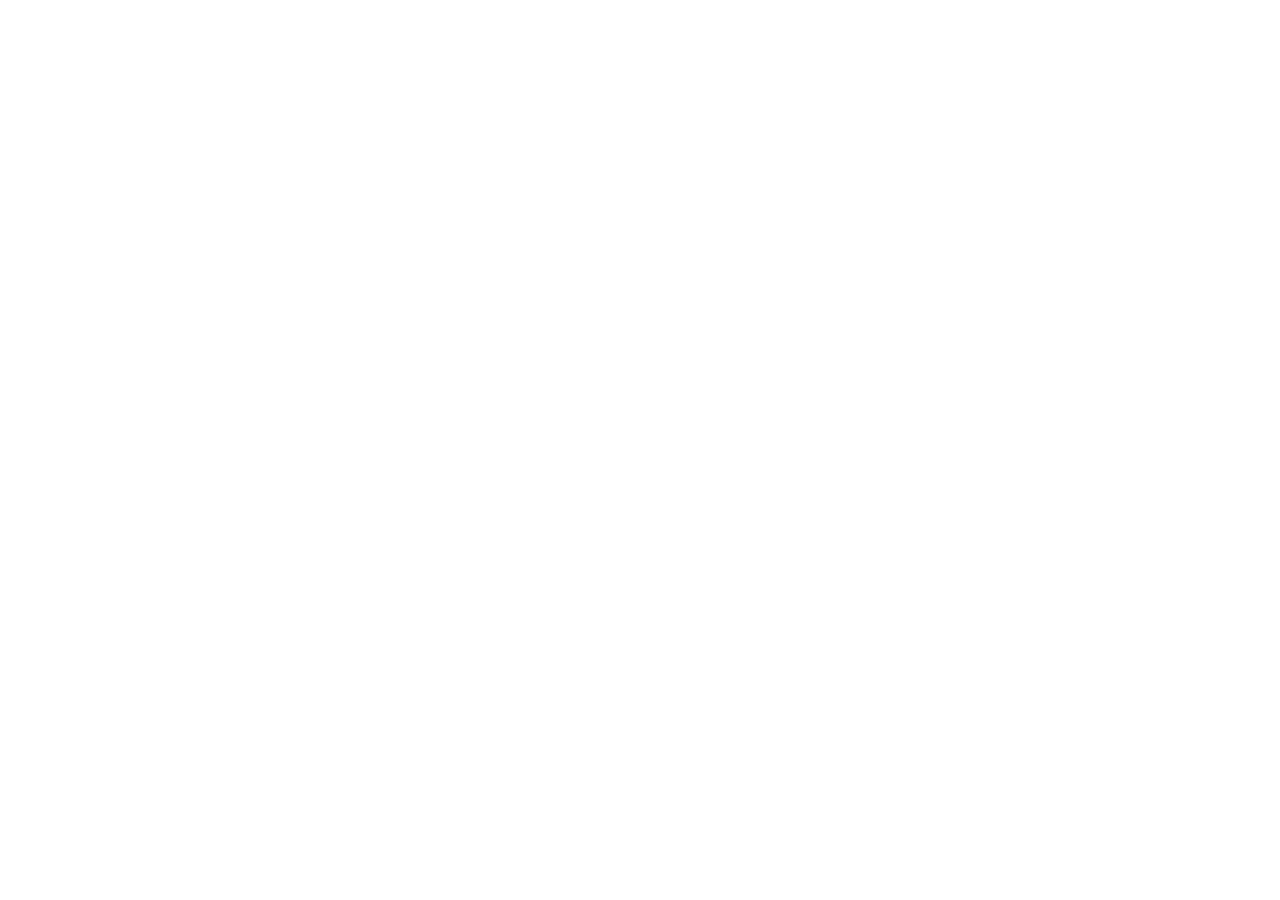
==== styles/index.html @ b9b9bfc1 "добавил скелет размек и базовых стилей" ====
<!DOCTYPE html>
<html lang="ru">
   
<head>
    <meta charset="UTF-8">
    <meta name="viewport" content="width=device-width, initial-scale=1.0">
    <link rel="stylesheet" href="/fonts/fonts.css">
    <link rel="stylesheet" href="style.css">
    <title>С чистого листа</title>
</head>
<body>
    <header>
        <img src="../images/logo.svg" alt="логотип страницы">
<nav>
    <ul>
        <li></li>
         <li></li>
        <li></li>
    </ul>
</nav>
    </header>
    <main>
        <section class="info-section">

        </section>
        <section class="info-section">

        </section>
        <section class="info-section">

        </section>
        <section class="info-section">

        </section>
    </main>
    <footer>

    </footer>
</body>
</html>
---- fonts/fonts.css ----
@font-face {
    font-family: 'EB Garamond' serif;
    src: url('./ebgaramondmedium.ttf') format("truetype"),
    url('./ebgaramondmedium.woff') format("woff"),
    url('./ebgaramondmedium.woff2') format("woff2");
    font-weight: 500;
    font-display: swap;
}
@font-face {
    font-family: 'EB Garamond' serif;
    src: url('./ebgaramondregular.ttf') format("truetype"),
    url('./ebgaramondregular.woff') format("woff"),
    url('./ebgaramondregular.woff2') format("woff2");
    font-weight: 400;
    font-display: swap;
}
@font-face {
    font-family: 'Inter' sans-serif;
    src:url('./interbold.woff') format("woff"),
    url('./interbold.woff2') format("woff2"),
    url('./interbold.ttf') format("truetype");
    font-weight: 500;
    font-display: swap;
}
@font-face {
    font-family: 'Inter' sans-serif;
    src:    url('./interregular.woff') format("woff"),
    url('./interregular.woff2') format("woff2"),
    url('./interregular.ttf') format("truetype");
 
    font-weight: 400;
    font-display: swap;
}
---- styles/style.css ----
body {
    margin: 0;
}
h1, h2, h3, h4, h5, h6, p, ul, ol, blockquote {
    padding: 0;
    margin: 0;
}
content-section {
    box-sizing: border-box;
}
content-section_theme_dark {
    background-color: #000;
}
content-section_theme_bright {
    background-color: #FEE42A;
}
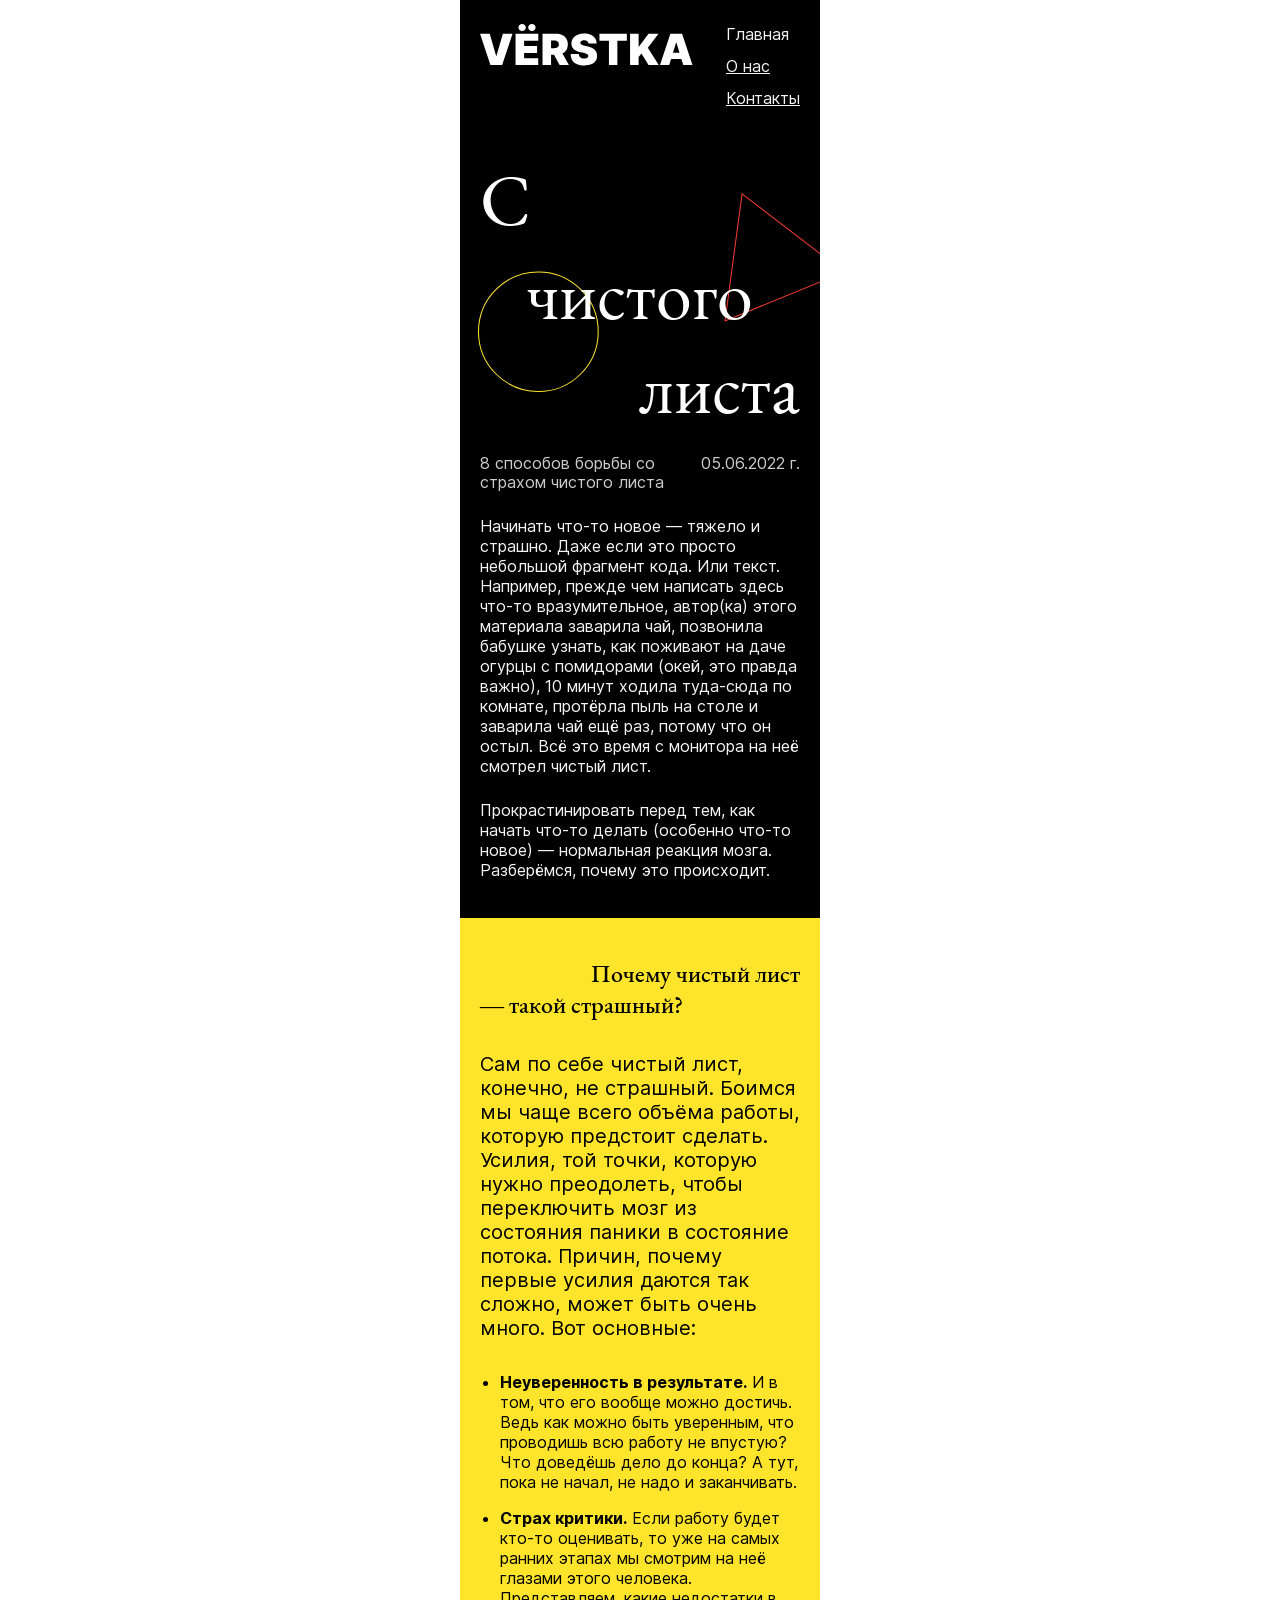
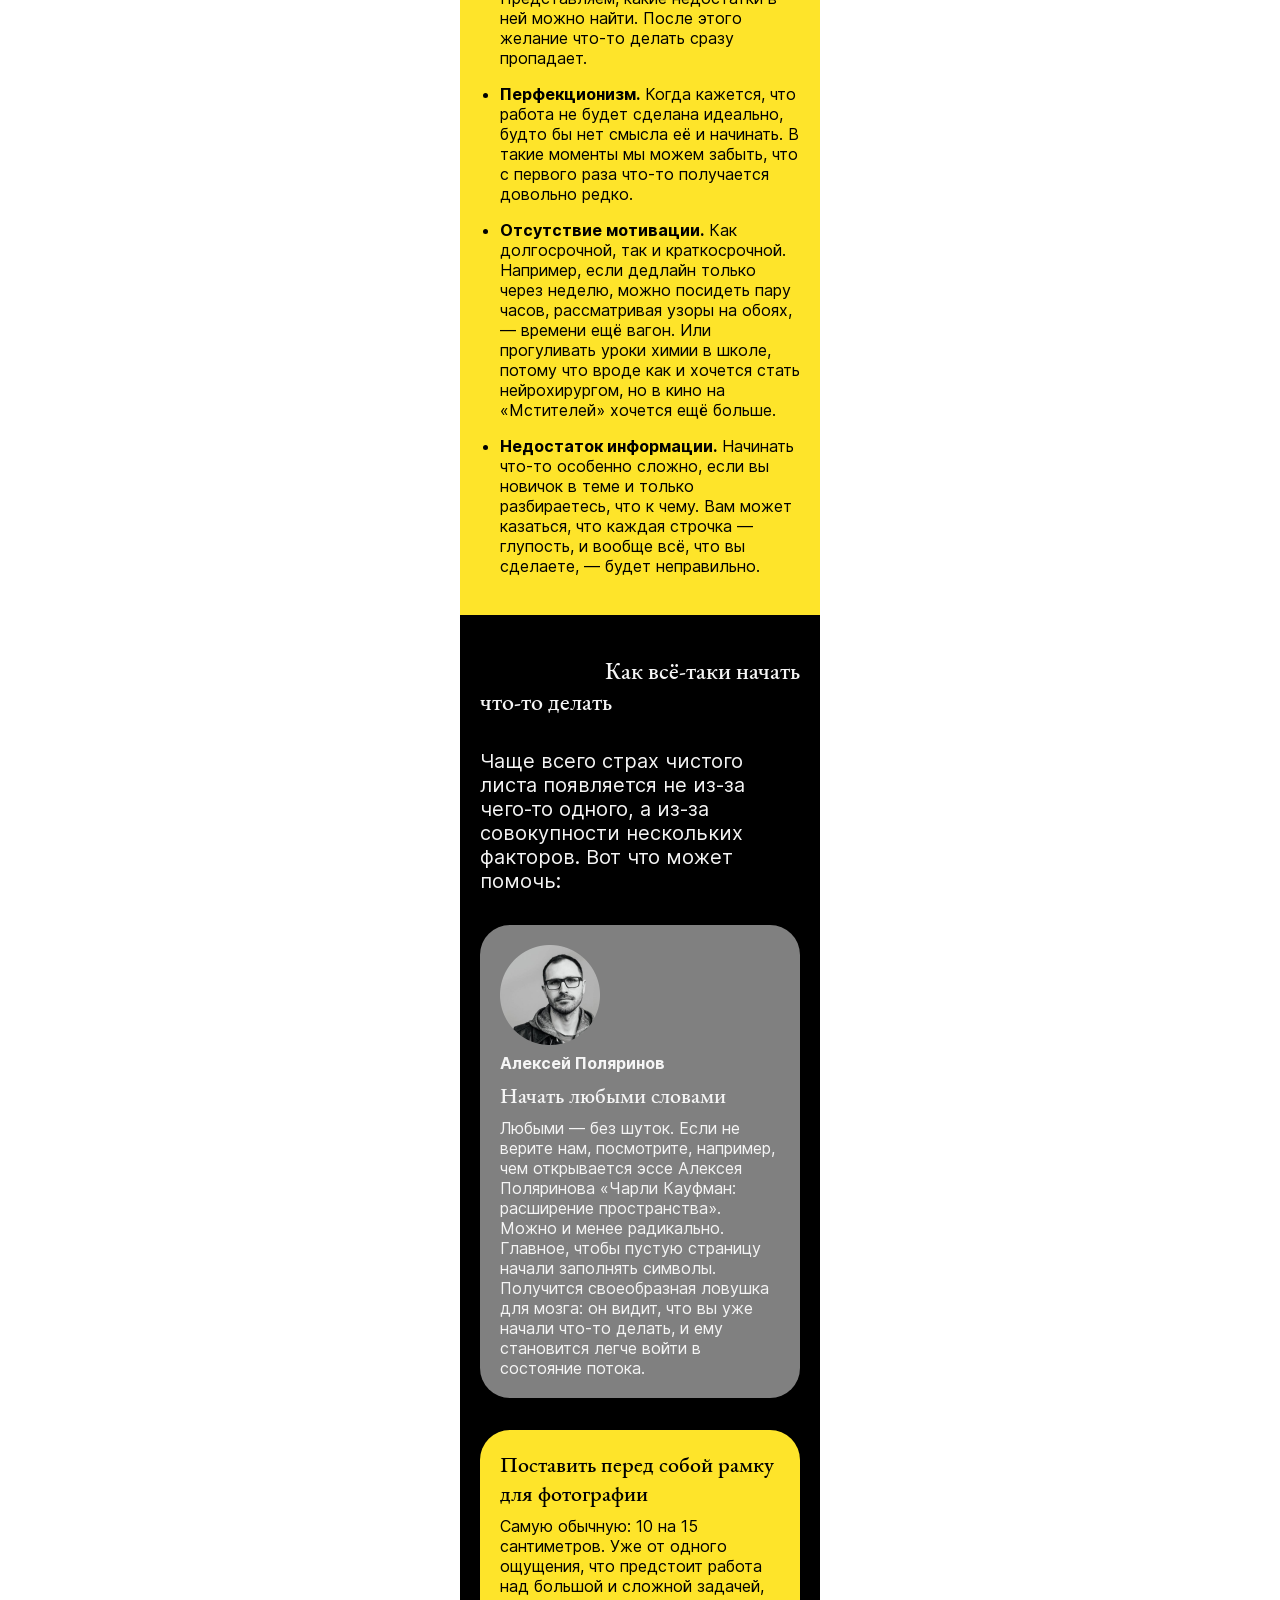
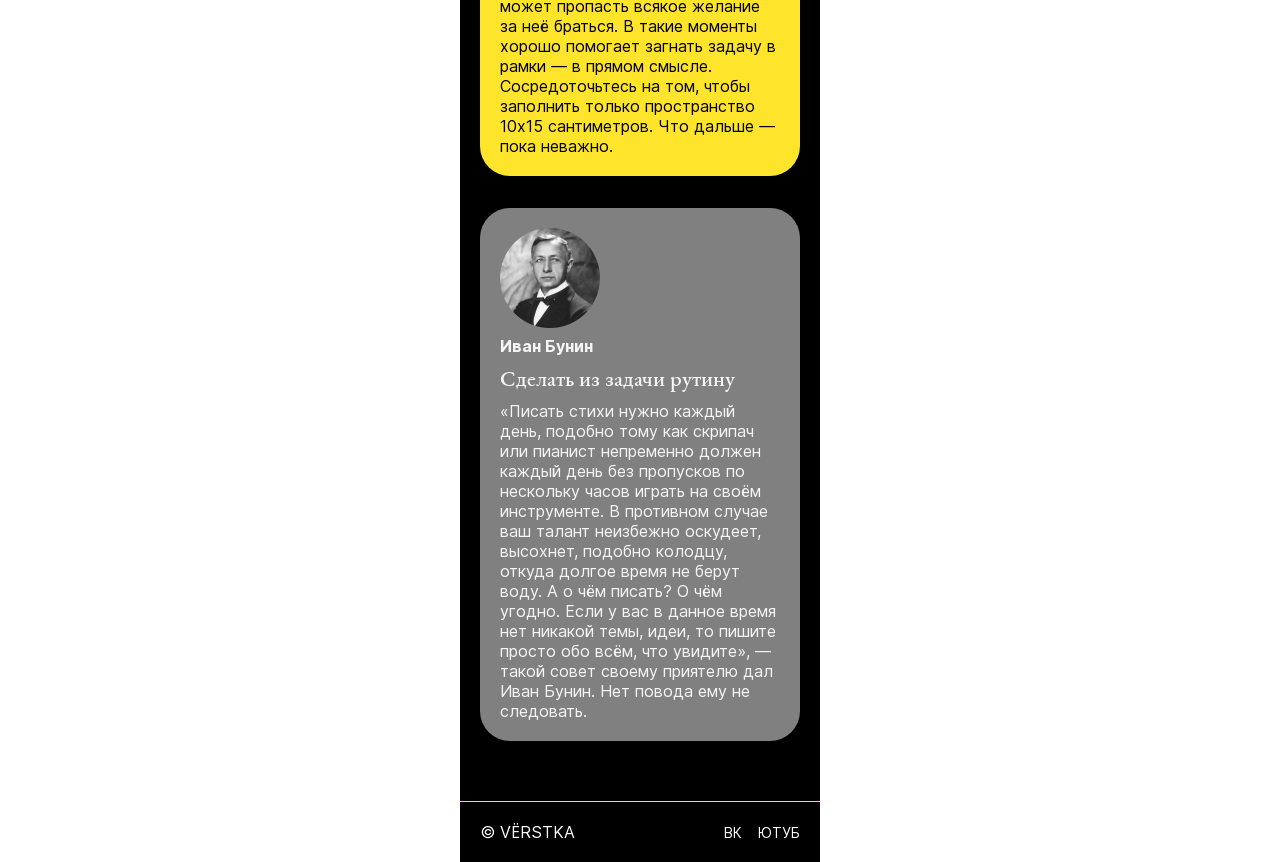
==== commit f830e933: "добавлена разметка и стилизаця" ====
--- a/styles/index.html
+++ b/styles/index.html
@@ -1,40 +1,164 @@
 <!DOCTYPE html>
 <html lang="ru">
-   
+
 <head>
     <meta charset="UTF-8">
     <meta name="viewport" content="width=device-width, initial-scale=1.0">
-    <link rel="stylesheet" href="/fonts/fonts.css">
-    <link rel="stylesheet" href="style.css">
+    <link rel="stylesheet" href="../fonts/fonts.css">
+    <link rel="stylesheet" href="./style.css">
     <title>С чистого листа</title>
 </head>
+
 <body>
-    <header>
-        <img src="../images/logo.svg" alt="логотип страницы">
-<nav>
-    <ul>
-        <li></li>
-         <li></li>
-        <li></li>
-    </ul>
-</nav>
+    <header class="header content-section content-section_theme_dark">
+        <a class="header__logo" href="#"><img class="header__logo-image" src="../images/logo.svg"
+                alt="С чистого листа — на главную"></a>
+        <nav class="header__menu">
+            <ul class="header__menu-list">
+                <li class="header__menu-item header__menu-item_active"><a href="#0"
+                        class="header__menu-link">Главная</a>
+                </li>
+                <li class="header__menu-item"><a href="#0" class="header__menu-link">О нас</a></li>
+                <li class="header__menu-item"><a href="#0" class="header__menu-link">Контакты</a></li>
+            </ul>
+        </nav>
     </header>
     <main>
-        <section class="info-section">
+        <section class="cover content-section content-section_theme_dark">
+            <h1 class="cover__title"><span class="accent-span">С</span><span
+                    class="accent-span text-center">чистого</span><span class="accent-span text-right">листа</span></h1>
+        </section>
+        <section class="intro content-section content-section_theme_dark">
+            <div class="intro__heading">
+                <h2 class="intro__title">8 способов борьбы со страхом чистого листа</h2>
+                <time class="intro__date" datetime="2022-06-05">05.06.2022 г.</time>
+            </div>
+            <p class="intro__main-text">
+                Начинать что-то новое — тяжело и страшно. Даже если это просто небольшой фрагмент кода. Или текст.
+                Например, прежде чем написать здесь что-то вразумительное, автор(ка) этого материала заварила чай,
+                позвонила бабушке узнать, как поживают на даче огурцы с помидорами (окей, это правда важно), 10 минут
+                ходила туда-сюда по комнате, протёрла пыль на столе и заварила чай ещё раз, потому что он остыл. Всё это
+                время с монитора на неё смотрел чистый лист.
+            </p>
+            <p class="intro__main-text">
+                Прокрастинировать перед тем, как начать что-то делать (особенно что-то новое) — нормальная реакция
+                мозга. Разберёмся, почему это происходит.
+            </p>
+        </section>
+        <section class="reasons content-section content-section_theme_bright">
+            <h2 class="content-section__subtitle"><span class="accent-span text-right">Почему чистый лист </span><span
+                    class="accent-span">— такой
+                    страшный?</span></h2>
+            <p class="content-section__introduction">Сам по себе чистый лист, конечно, не страшный. Боимся мы чаще всего
+                объёма работы, которую предстоит сделать. Усилия, той точки, которую нужно преодолеть, чтобы переключить
+                мозг из состояния паники в состояние потока. Причин, почему первые усилия даются так сложно, может быть
+                очень много. Вот основные:</p>
+            <ul class="content-section__list">
+                <li class="content-section__list-item"><span class="content-section__list-accent">Неуверенность в
+                        результате.</span> И в том, что его вообще можно достичь. Ведь как можно быть
+                    уверенным,
+                    что проводишь всю работу не впустую? Что доведёшь дело до конца? А тут, пока не начал, не надо и
+                    заканчивать.</li>
+                <li class="content-section__list-item"><span class="content-section__list-accent">Страх
+                        критики.</span> Если работу будет кто-то оценивать, то уже на самых ранних этапах мы
+                    смотрим на неё
+                    глазами этого человека. Представляем, какие недостатки в ней можно найти. После этого желание что-то
+                    делать сразу пропадает.</li>
+                <li class="content-section__list-item"><span class="content-section__list-accent">Перфекционизм.</span>
+                    Когда кажется, что работа не будет
+                    сделана идеально, будто бы нет смысла
+                    её и
+                    начинать. В такие моменты мы можем забыть, что с первого раза что-то получается довольно редко.</li>
+                <li class="content-section__list-item"><span class="content-section__list-accent">Отсутствие
+                        мотивации.</span> Как долгосрочной, так и краткосрочной. Например, если дедлайн
+                    только через
+                    неделю, можно посидеть пару часов, рассматривая узоры на обоях, — времени ещё вагон. Или прогуливать
+                    уроки химии в школе, потому что вроде как и хочется стать нейрохирургом, но в кино на «Мстителей»
+                    хочется ещё больше.</li>
+                <li class="content-section__list-item"><span class="content-section__list-accent">Недостаток
+                        информации.</span> Начинать что-то особенно сложно, если вы новичок в теме и только
+                    разбираетесь, что к чему. Вам может казаться, что каждая строчка — глупость, и вообще всё, что вы
+                    сделаете, — будет неправильно.</li>
+            </ul>
+        </section>
+        <section class="how-to content-section content-section_theme_dark">
+            <h2 class="content-section__subtitle"><span class="accent-span text-right">Как всё-таки начать</span><span
+                    class="accent-span">что-то делать</span></h2>
+            <p class="content-section__introduction">Чаще всего страх чистого листа появляется не из-за чего-то одного,
+                а из-за совокупности нескольких факторов. Вот что может помочь:</p>
+            <ul class="cards-list">
+                <li class="card card_theme_dark">
+                    <article class="card-element">
+                        <figure class="card__author">
+                            <img class="card__author-photo" src="../images/polyarinov.png"
+                                alt="Фотография Алексея Поляринова">
+                            <figcaption class="card__author-name">Алексей Поляринов</figcaption>
+                        </figure>
+                        <h3 class="card__title">
+                            Начать любыми словами
+                        </h3>
+                        <div class="card__text">
+                            <p>
+                                Любыми — без шуток. Если не верите нам, посмотрите, например, чем открывается эссе
+                                Алексея
+                                Поляринова «Чарли Кауфман: расширение пространства». Можно и менее радикально. Главное,
+                                чтобы пустую страницу начали заполнять символы. Получится своеобразная ловушка для
+                                мозга: он
+                                видит, что вы уже начали что-то делать, и ему становится легче войти в состояние потока.
+                            </p>
+                        </div>
 
-        </section>
-        <section class="info-section">
+                    </article>
+                </li>
+                <li class="card card_theme_bright">
+                    <article class="card-element">
+                        <h3 class="card__title">Поставить перед собой рамку для фотографии</h3>
+                        <div class="card__text">
+                            <p>Самую обычную: 10 на 15 сантиметров. Уже от одного ощущения, что предстоит
+                                работа над большой
+                                и сложной задачей, может пропасть всякое желание за неё браться. В такие моменты хорошо
+                                помогает загнать задачу в рамки — в прямом смысле. Сосредоточьтесь на том, чтобы
+                                заполнить
+                                только пространство 10х15 сантиметров. Что дальше — пока неважно.</p>
+                        </div>
+                    </article>
+                </li>
+                <li class="card card_theme_dark">
+                    <article class="card-element">
+                        <figure class="card__author">
+                            <img class="card__author-photo" src="../images/bunin.png" alt="Фотография Ивана Бунина">
+                            <figcaption class="card__author-name">Иван Бунин</figcaption>
+                        </figure>
+                        <h3 class="card__title">
+                            Сделать из задачи рутину
+                        </h3>
+                        <div class="card__text">
+                            <p>
+                                «Писать стихи нужно каждый день, подобно тому как скрипач или пианист непременно должен
+                                каждый день без пропусков по нескольку часов играть на своём инструменте. В противном
+                                случае
+                                ваш талант неизбежно оскудеет, высохнет, подобно колодцу, откуда долгое время не берут
+                                воду.
+                                А о чём писать? О чём угодно. Если у вас в данное время нет никакой темы, идеи, то
+                                пишите
+                                просто обо всём, что увидите», — такой совет своему приятелю дал Иван Бунин. Нет повода
+                                ему
+                                не следовать.
+                            </p>
+                        </div>
+                    </article>
+                </li>
 
-        </section>
-        <section class="info-section">
-
-        </section>
-        <section class="info-section">
-
+            </ul>
         </section>
     </main>
-    <footer>
-
+    <footer class="footer content-section content-section_theme_dark">
+        <p class="footer__copy">&copy; VЁRSTKA</p>
+        <ul class="footer__links">
+            <li class="footer__links-item"><a class="footer__link" href="#">ВК</a></li>
+            <li class="footer__links-item"><a class="footer__link" href="#">ЮТУБ</a></li>
+        </ul>
     </footer>
 </body>
+
 </html>
--- a/fonts/fonts.css
+++ b/fonts/fonts.css
@@ -1,5 +1,5 @@
 @font-face {
-    font-family: 'EB Garamond' serif;
+    font-family: 'EB Garamond';
     src: url('./ebgaramondmedium.ttf') format("truetype"),
     url('./ebgaramondmedium.woff') format("woff"),
     url('./ebgaramondmedium.woff2') format("woff2");
@@ -7,7 +7,7 @@
     font-display: swap;
 }
 @font-face {
-    font-family: 'EB Garamond' serif;
+    font-family: 'EB Garamond';
     src: url('./ebgaramondregular.ttf') format("truetype"),
     url('./ebgaramondregular.woff') format("woff"),
     url('./ebgaramondregular.woff2') format("woff2");
@@ -15,7 +15,7 @@
     font-display: swap;
 }
 @font-face {
-    font-family: 'Inter' sans-serif;
+    font-family: 'Inter';
     src:url('./interbold.woff') format("woff"),
     url('./interbold.woff2') format("woff2"),
     url('./interbold.ttf') format("truetype");
@@ -23,11 +23,10 @@
     font-display: swap;
 }
 @font-face {
-    font-family: 'Inter' sans-serif;
+    font-family: 'Inter';
     src:    url('./interregular.woff') format("woff"),
     url('./interregular.woff2') format("woff2"),
     url('./interregular.ttf') format("truetype");
- 
     font-weight: 400;
     font-display: swap;
 }
--- a/styles/style.css
+++ b/styles/style.css
@@ -1,16 +1,201 @@
 body {
     margin: 0;
+    display: flex;
+    flex-direction: column;
+    font-family: 'EB Garamond', serif;
 }
 h1, h2, h3, h4, h5, h6, p, ul, ol, blockquote {
     padding: 0;
     margin: 0;
 }
-content-section {
+
+.content-section {
+    display: flex;
+    flex-direction: column;
     box-sizing: border-box;
-}
-content-section_theme_dark {
+    width: 100%;
+    max-width: 360px;
+    gap: 32px;
+    margin: auto;
+}
+.content-section_theme_dark {
     background-color: #000;
-}
-content-section_theme_bright {
+    color: #fff;
+}
+.content-section_theme_bright {
     background-color: #FEE42A;
 }
+.header {
+    display: flex;
+    flex-direction: row;
+    justify-content: space-between;
+    padding: 24px 20px;
+    font-family: 'Inter', sans-serif;
+    font-weight: 400;
+}
+.header__logo {
+    min-width: 78px;
+    display: block;
+}
+.header__logo-image {
+    width: 100%;
+}
+.header__menu {
+    display: flex;
+   
+}
+.header__menu-list {
+    display: flex;
+    flex-direction: column;
+     gap: 12px;
+    list-style: none;
+}
+.header__menu-link {
+    color: #f5f5f5;
+}
+.header__menu-item_active .header__menu-link{
+    text-decoration: none;
+}
+
+.cover {
+    min-height: 221px;
+    background-image: url('../images/cover.svg');
+    background-repeat: no-repeat;
+    background-position: 100% 50%;
+    background-size: 95% auto;
+}   
+.cover__title {
+    display: flex;
+    flex-direction: column;
+    padding: 20px;
+    font-size: 72px;
+    font-weight: 400;
+}
+.accent-span {
+    display: block;
+    
+}
+.text-center {
+    text-align: center;
+}
+.text-right {
+    text-align: end;
+}
+.intro {
+    font-family: 'Inter', sans-serif;
+   padding: 0 20px 38px;
+   gap: 24px;
+}
+.intro__heading {
+    display: flex;
+    justify-content: space-between;
+    gap: 22px;
+     line-height: 1.2;
+      color: #ccc;
+}
+.intro__title {
+    font-size: 16px;
+    font-weight: 400;
+   
+}
+.intro__date {
+    white-space: nowrap;
+}
+.intro__main-text {
+    color: #f5f5f5;
+}
+.reasons {
+    padding: 40px 20px 39px;
+}
+.content-section__subtitle .accent-span{
+    font-weight: 500;
+    font-size: 24px;
+    display: block;
+}
+.content-section__introduction {
+    font-family: 'Inter', sans-serif;
+    font-size: 20px;
+}
+.content-section__list {
+    font-family: 'Inter', sans-serif;
+    font-size: 16px;
+    display: flex;
+    flex-direction: column;
+    gap: 16px;
+    list-style-type: disc;
+    padding-left: 20px;
+}
+.content-section__list-accent {
+    font-weight: 500;
+}
+.how-to {
+    padding: 40px 20px 60px;
+    gap: 32px;
+    color: #f5f5f5;
+}
+.cards-list {
+    display: flex;
+    flex-direction: column;
+    gap: 32px;
+    list-style-type: none;
+}
+.card {
+    border-radius: 30px;
+    padding: 20px;
+}
+.card-element {
+    display: flex;
+    flex-direction: column;
+    gap: 8px;
+}
+.card_theme_bright {
+    background-color: #FEE42A;
+    color: #000;
+}
+.card_theme_dark {
+    background-color: grey;
+    color: #f5f5f5;
+}
+.card__author {
+    display: flex;
+    flex-direction: column;
+    gap: 8px;
+    align-items: flex-start;
+    margin: 0;
+}
+.card__author-photo {
+    max-width: 100px;
+}
+.card__author-name {
+    font-family: 'Inter', sans-serif;
+    font-weight: 500;
+    font-size: 16px;
+}
+.card__title {
+    font-weight: 500;
+    font-size: 22px;
+}
+.card__text {
+    font-family: 'Inter', sans-serif;
+}
+.footer {
+    font-family: 'Inter', sans-serif;
+    display: flex;
+    flex-direction: row;
+    justify-content: space-between;
+    padding: 20px;
+    font-size: 16px;
+    border-top: 1px solid #FEE42A;
+}
+.footer__links {
+    display: flex;
+    justify-content: space-around;
+    gap: 16px;
+    list-style: none;
+    
+}
+.footer__link {
+text-decoration: none;
+color: #fff;
+font-size: 14px;
+}
